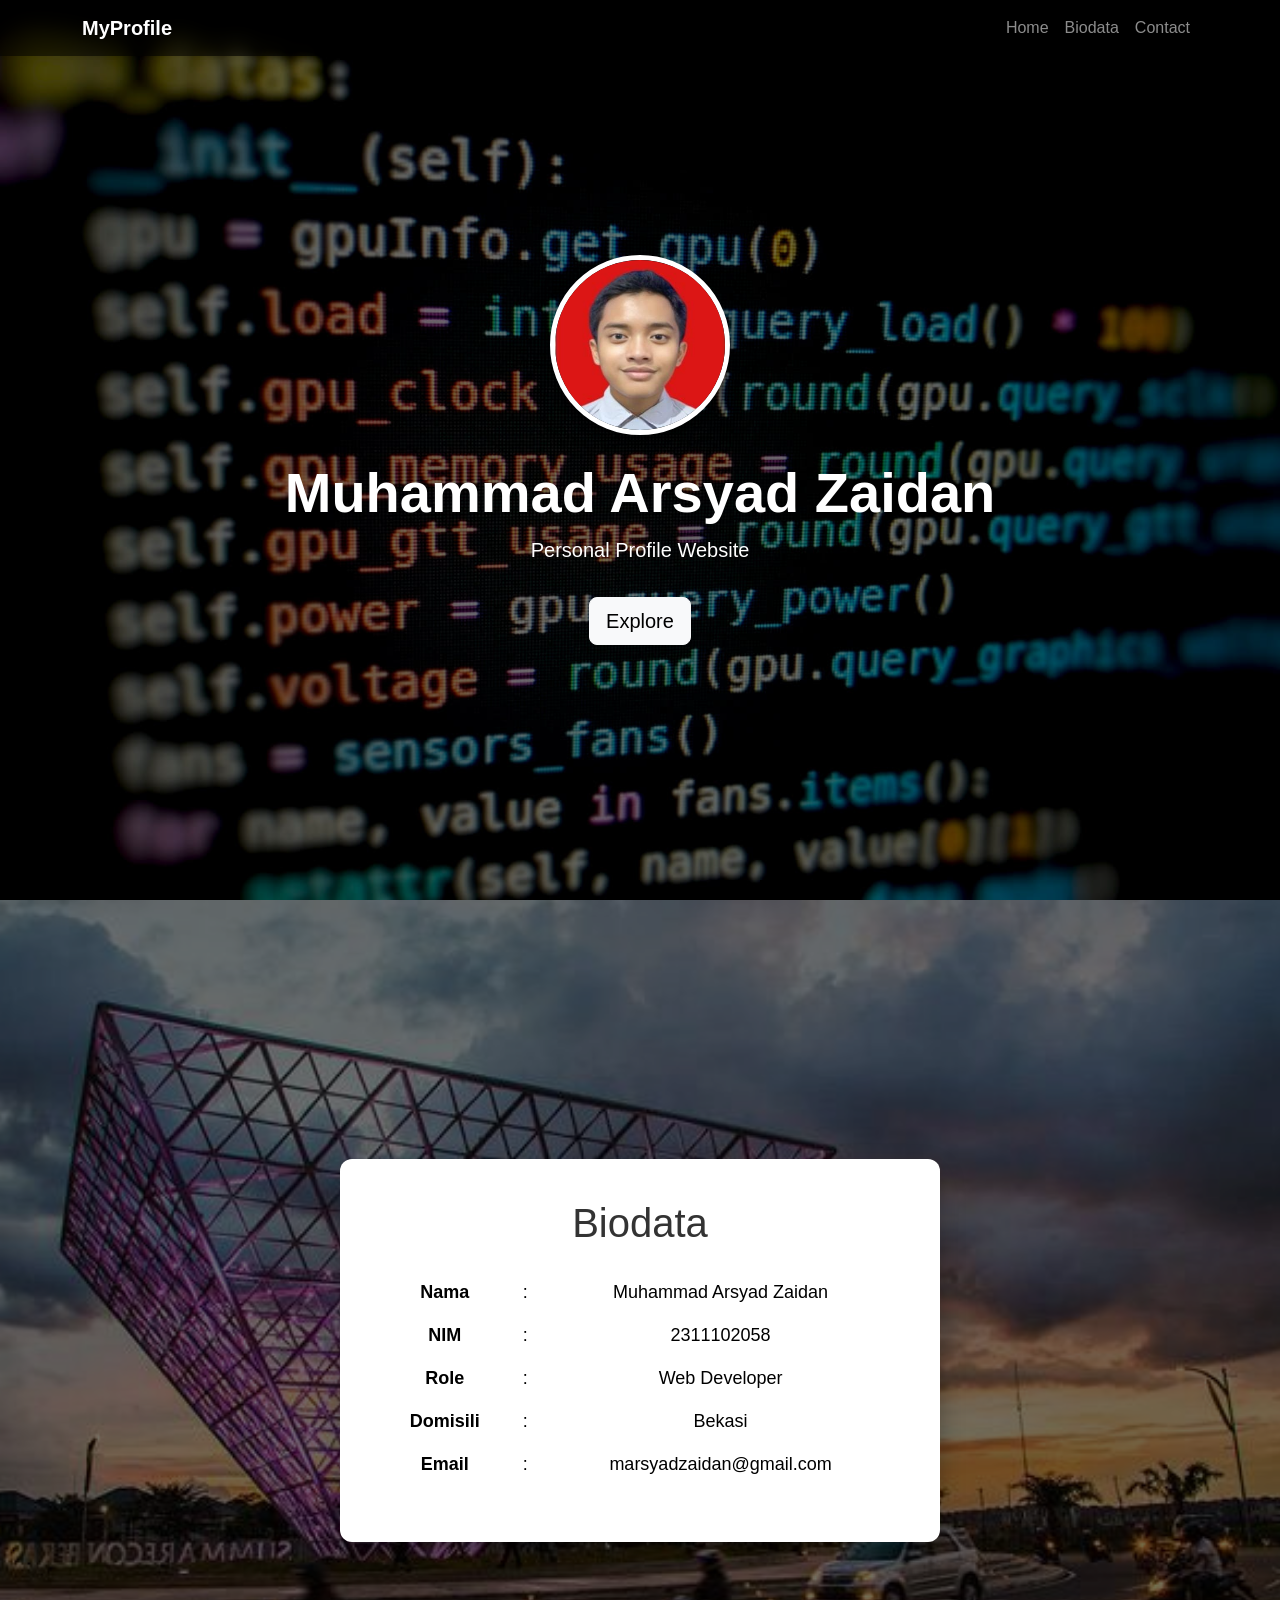
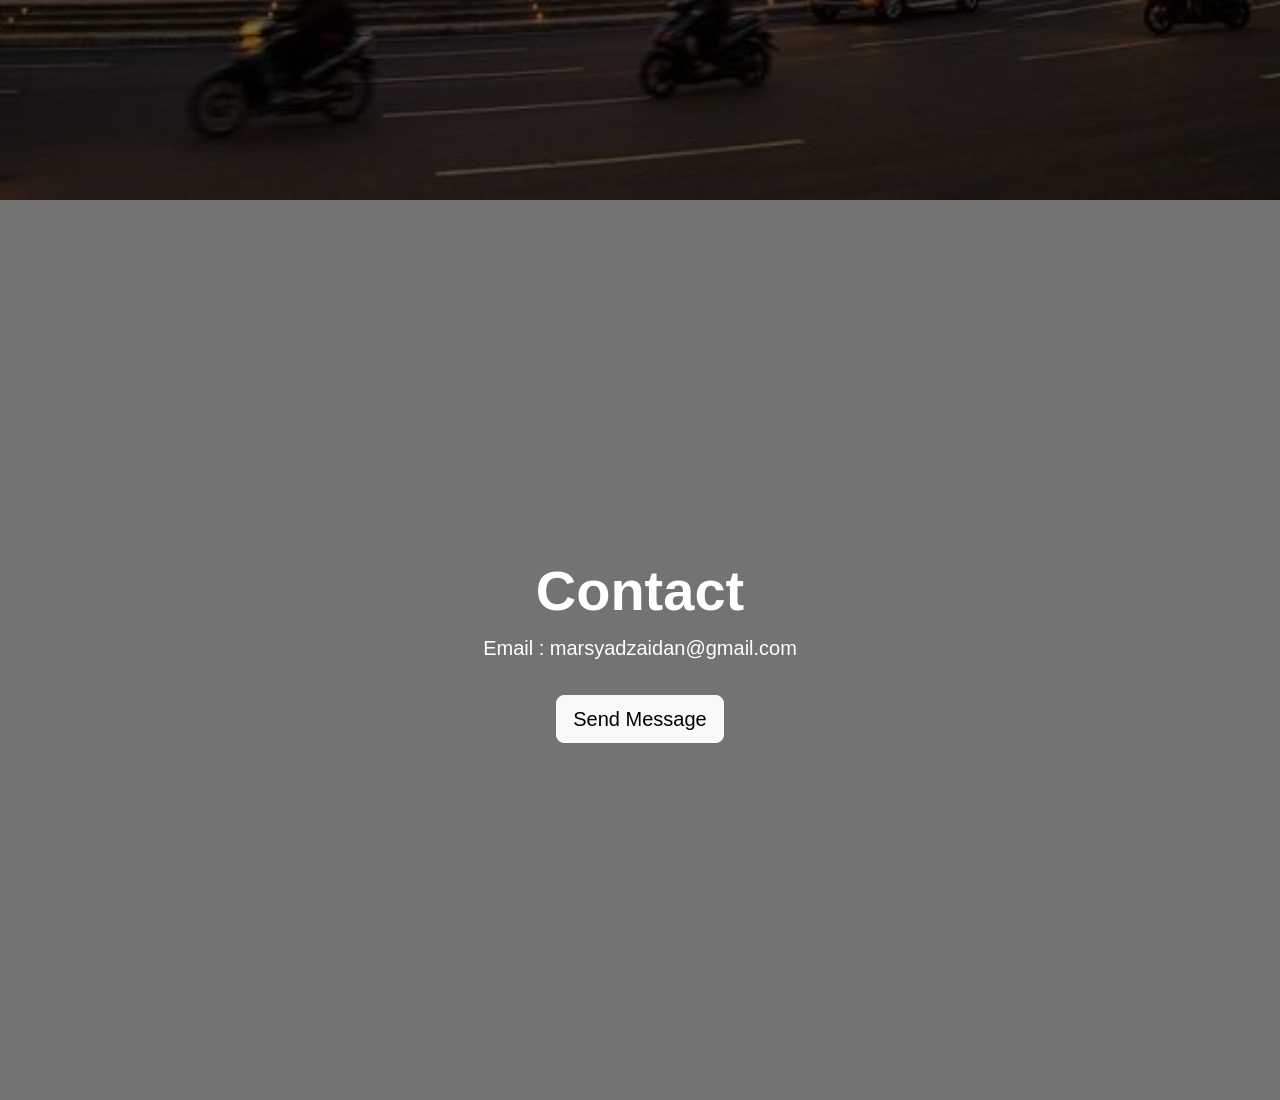
==== LAPRAK/Modul4&5/bosstrap-unguided/index.html @ beba0f2c "Add files via upload" ====
<!DOCTYPE html>
<html lang="en">

<head>

    <meta charset="UTF-8">
    <meta name="viewport" content="width=device-width, initial-scale=1.0">

    <title>Profile Website</title>

    <link rel="stylesheet" href="style.css">

    <link href="https://cdn.jsdelivr.net/npm/bootstrap@5.3.2/dist/css/bootstrap.min.css" rel="stylesheet">

</head>


<body>

<nav class="navbar navbar-expand-lg navbar-dark fixed-top">

    <div class="container">

        <a class="navbar-brand fw-bold" href="#">
            MyProfile
        </a>

        <button class="navbar-toggler" data-bs-toggle="collapse" data-bs-target="#menu">
            <span class="navbar-toggler-icon"></span>
        </button>

        <div class="collapse navbar-collapse" id="menu">

            <ul class="navbar-nav ms-auto">

                <li class="nav-item">
                    <a class="nav-link" href="#home">Home</a>
                </li>

                <li class="nav-item">
                    <a class="nav-link" href="#about">Biodata</a>
                </li>

                <li class="nav-item">
                    <a class="nav-link" href="#contact">Contact</a>
                </li>

            </ul>

        </div>

    </div>

</nav>



<section id="home" class="hero d-flex align-items-center">

    <div class="container text-center text-white">

        <img 
            src="PP_2311102058_MUHAMMADARSYADZAIDAN.jpg"
            class="profile-img mb-4"
            alt="Profile Photo"
        >

        <h1 class="display-4 fw-bold">
            Muhammad Arsyad Zaidan
        </h1>

        <p class="lead">
            Personal Profile Website
        </p>

        <a href="#about" class="btn btn-light btn-lg mt-3">
            Explore
        </a>

    </div>

</section>



<section id="about" class="about d-flex align-items-center">

    <div class="container">

        <div class="biodata-card text-center">

            <h1 class="mb-4">
                Biodata
            </h1>

            <table class="table table-borderless">

                <tr>
                    <td><b>Nama</b></td>
                    <td>:</td>
                    <td>Muhammad Arsyad Zaidan</td>
                </tr>

                <tr>
                    <td><b>NIM</b></td>
                    <td>:</td>
                    <td>2311102058</td>
                </tr>

                <tr>
                    <td><b>Role</b></td>
                    <td>:</td>
                    <td>Web Developer</td>
                </tr>

                <tr>
                    <td><b>Domisili</b></td>
                    <td>:</td>
                    <td>Bekasi</td>
                </tr>

                <tr>
                    <td><b>Email</b></td>
                    <td>:</td>
                    <td>marsyadzaidan@gmail.com</td>
                </tr>

            </table>

        </div>

    </div>

</section>



<section id="contact" class="contact d-flex align-items-center">

    <div class="container text-center text-white">

        <h1 class="display-4 fw-bold">
            Contact
        </h1>

        <p class="lead">
            Email : marsyadzaidan@gmail.com
        </p>

        <a href="https://mail.google.com/mail/?view=cm&fs=1&to=marsyadzaidan@gmail.com"class="btn btn-light btn-lg mt-3" target="_blank">
    Send Message
</a>

    </div>

</section>



<script src="https://cdn.jsdelivr.net/npm/bootstrap@5.3.2/dist/js/bootstrap.bundle.min.js"></script>

</body>

</html>
---- LAPRAK/Modul4&5/bosstrap-unguided/style.css ----
*{
    margin:0;
    padding:0;
    box-sizing:border-box;
    font-family:"Segoe UI", sans-serif;
}

body{
    scroll-behavior:smooth;
}

.navbar{
    background:rgba(0,0,0,0.5);
    backdrop-filter:blur(10px);
}

section{
    height:100vh;
    position:relative;
}

.hero{
    background:url("code.jpg") center/cover no-repeat;
}

.about{
    background:url("bekasi.jpg") center/cover no-repeat;
    display:flex;
    align-items:center;
}

.contact{
    background:url("https://images.unsplash.com/photo-1519389950473-47ba0277781c") center/cover no-repeat;
}

.hero::before,
.about::before,
.contact::before{
    content:"";
    position:absolute;
    width:100%;
    height:100%;
    background:rgba(0,0,0,0.55);
}

.hero .container,
.about .container,
.contact .container{
    position:relative;
    z-index:2;
}

.profile-img{
    width:180px;
    height:180px;
    border-radius:50%;
    object-fit:cover;
    border:5px solid white;
    box-shadow:0 10px 25px rgba(0,0,0,0.5);
}

.biodata-card{
    background:white;
    padding:40px;
    border-radius:12px;
    max-width:600px;
    margin:auto;
    box-shadow:0 10px 25px rgba(0,0,0,0.3);
}

.biodata-card h1{
    color:#333;
}

.biodata-card table{
    color:#333;
    font-size:18px;
}

.btn{
    border-radius:30px;
    padding:12px 30px;
}
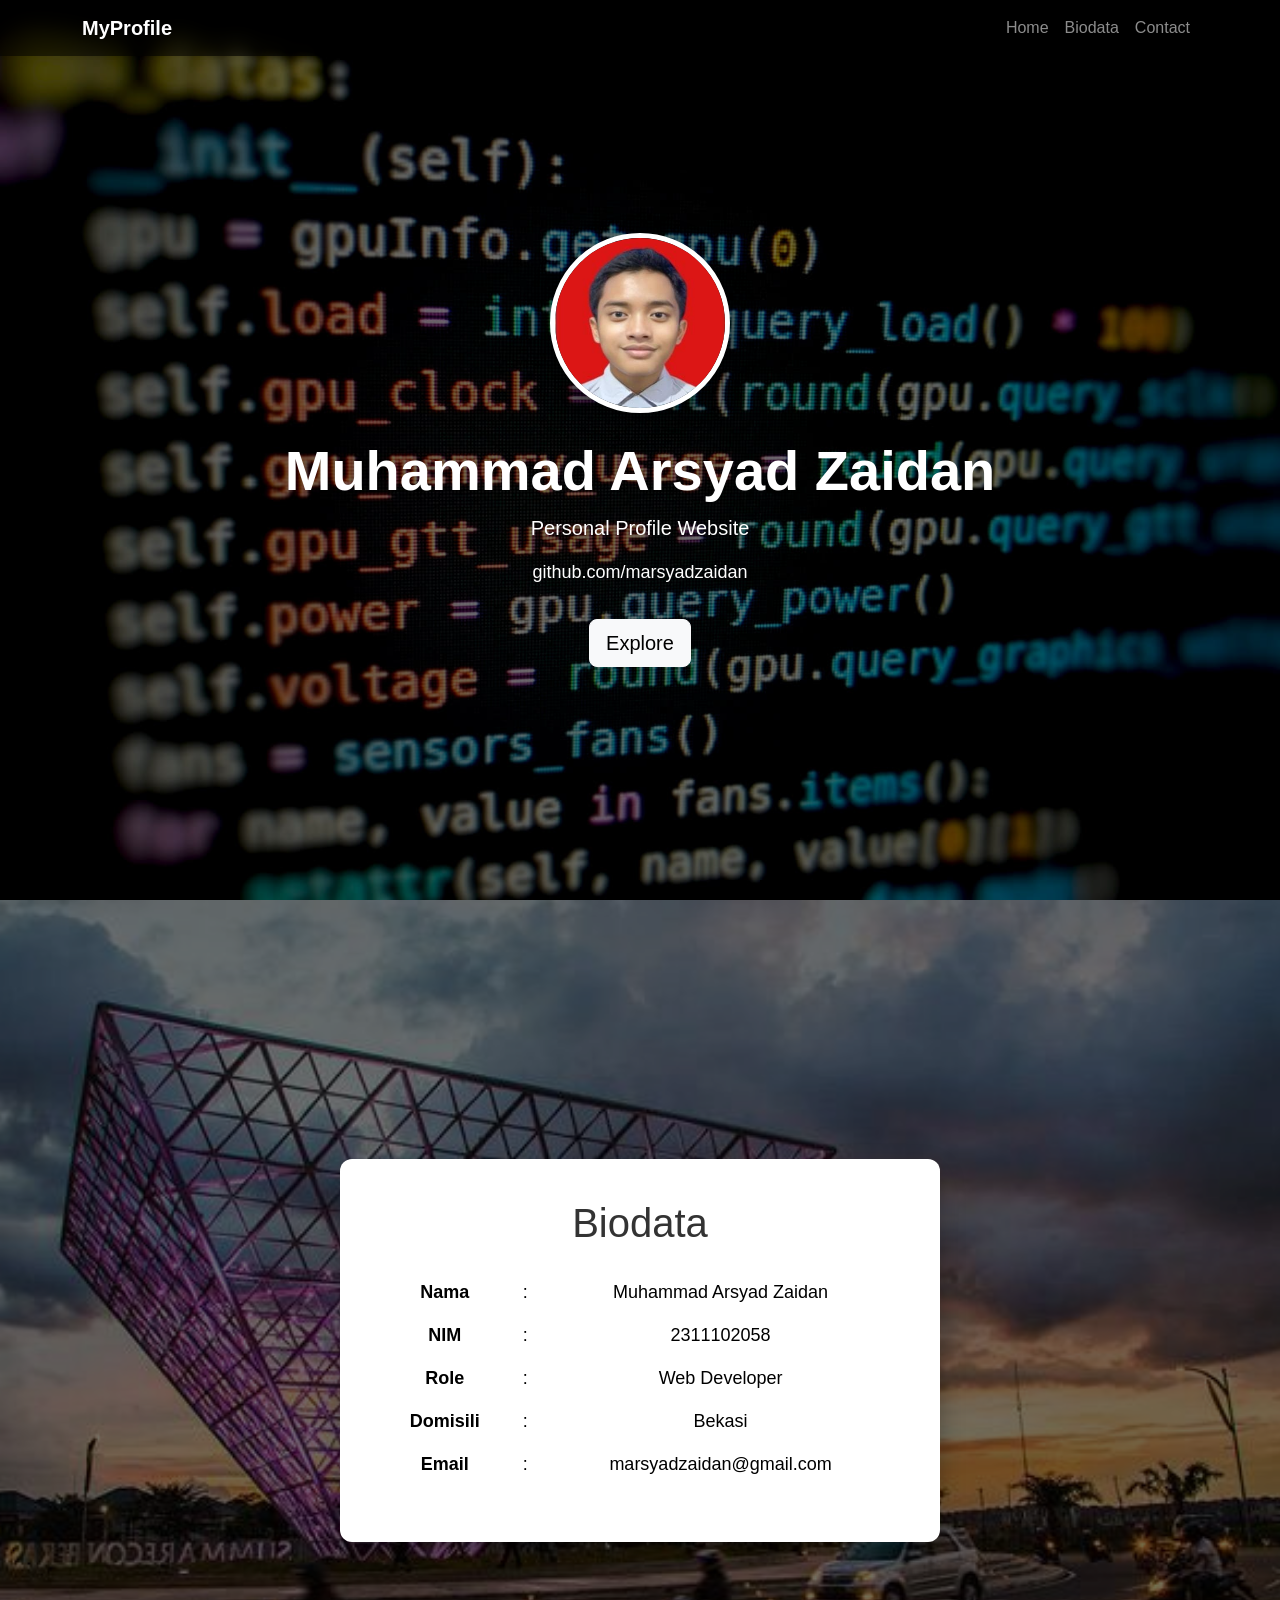
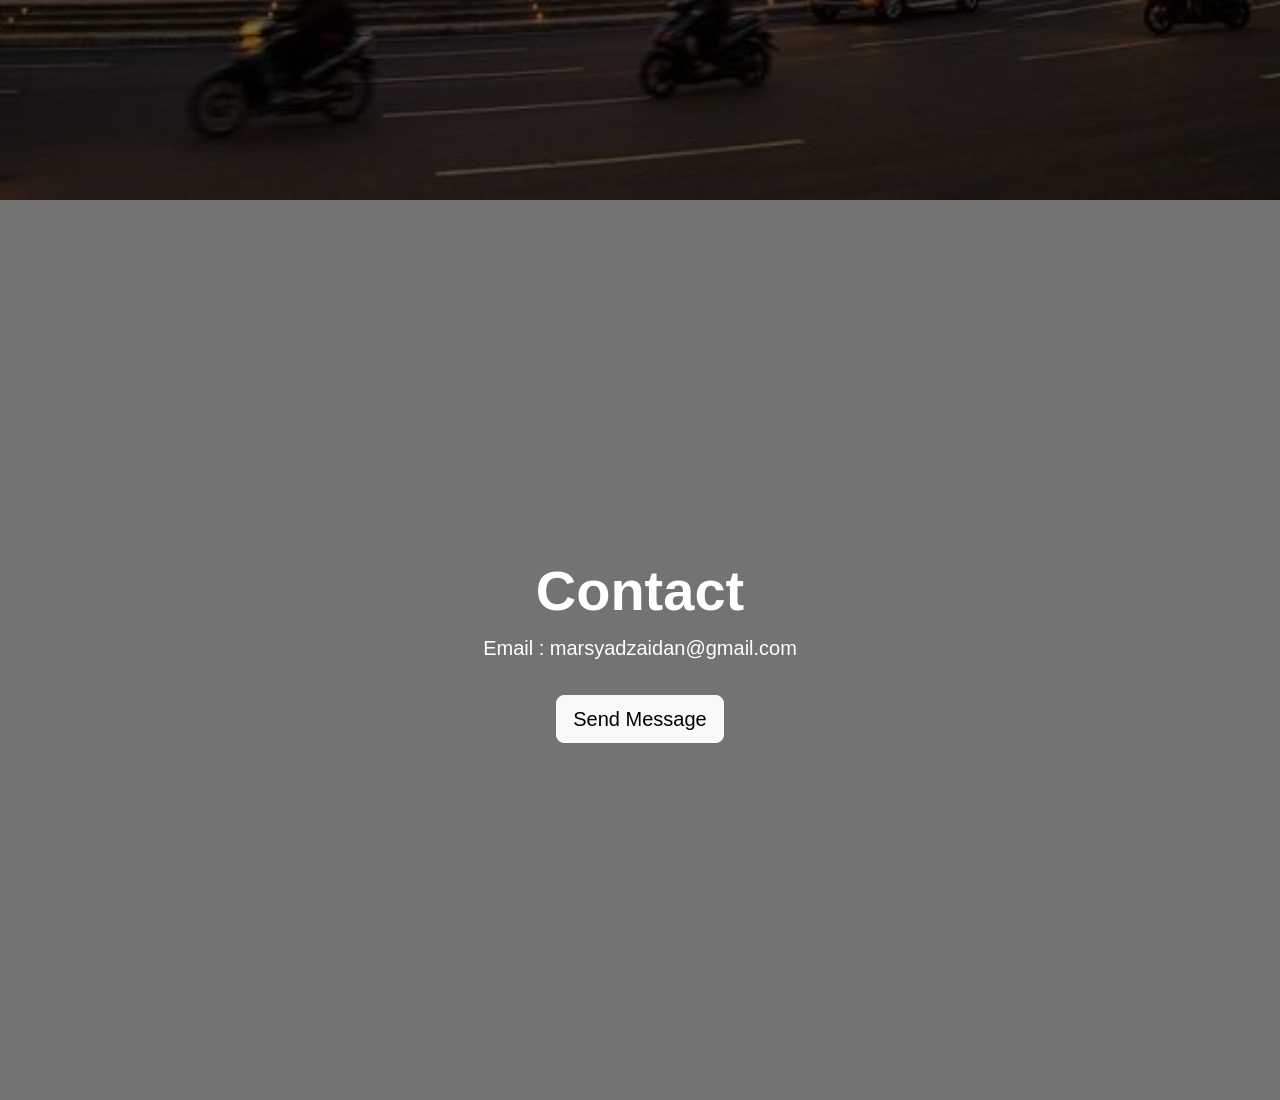
==== commit 6d6eca13: "Add files via upload" ====
--- a/LAPRAK/Modul4&5/bosstrap-unguided/index.html
+++ b/LAPRAK/Modul4&5/bosstrap-unguided/index.html
@@ -5,7 +5,6 @@
 
     <meta charset="UTF-8">
     <meta name="viewport" content="width=device-width, initial-scale=1.0">
-
     <title>Profile Website</title>
 
     <link rel="stylesheet" href="style.css">
@@ -16,6 +15,7 @@
 
 
 <body>
+
 
 <nav class="navbar navbar-expand-lg navbar-dark fixed-top">
 
@@ -71,6 +71,12 @@
 
         <p class="lead">
             Personal Profile Website
+        </p>
+
+        <p class="github">
+            <a href="https://github.com/marsyadzaidan" target="_blank">
+                github.com/marsyadzaidan
+            </a>
         </p>
 
         <a href="#about" class="btn btn-light btn-lg mt-3">
@@ -147,9 +153,13 @@
             Email : marsyadzaidan@gmail.com
         </p>
 
-        <a href="https://mail.google.com/mail/?view=cm&fs=1&to=marsyadzaidan@gmail.com"class="btn btn-light btn-lg mt-3" target="_blank">
-    Send Message
-</a>
+        <a 
+            href="https://mail.google.com/mail/?view=cm&fs=1&to=marsyadzaidan@gmail.com"
+            class="btn btn-light btn-lg mt-3"
+            target="_blank"
+        >
+            Send Message
+        </a>
 
     </div>
 
--- a/LAPRAK/Modul4&5/bosstrap-unguided/style.css
+++ b/LAPRAK/Modul4&5/bosstrap-unguided/style.css
@@ -80,4 +80,20 @@
 .btn{
     border-radius:30px;
     padding:12px 30px;
+}
+
+/* GitHub Link */
+
+.github{
+    font-family:"Courier New", Courier, monospace;
+    font-size:18px;
+}
+
+.github a{
+    color:white;
+    text-decoration:none;
+}
+
+.github a:hover{
+    text-decoration:underline;
 }
